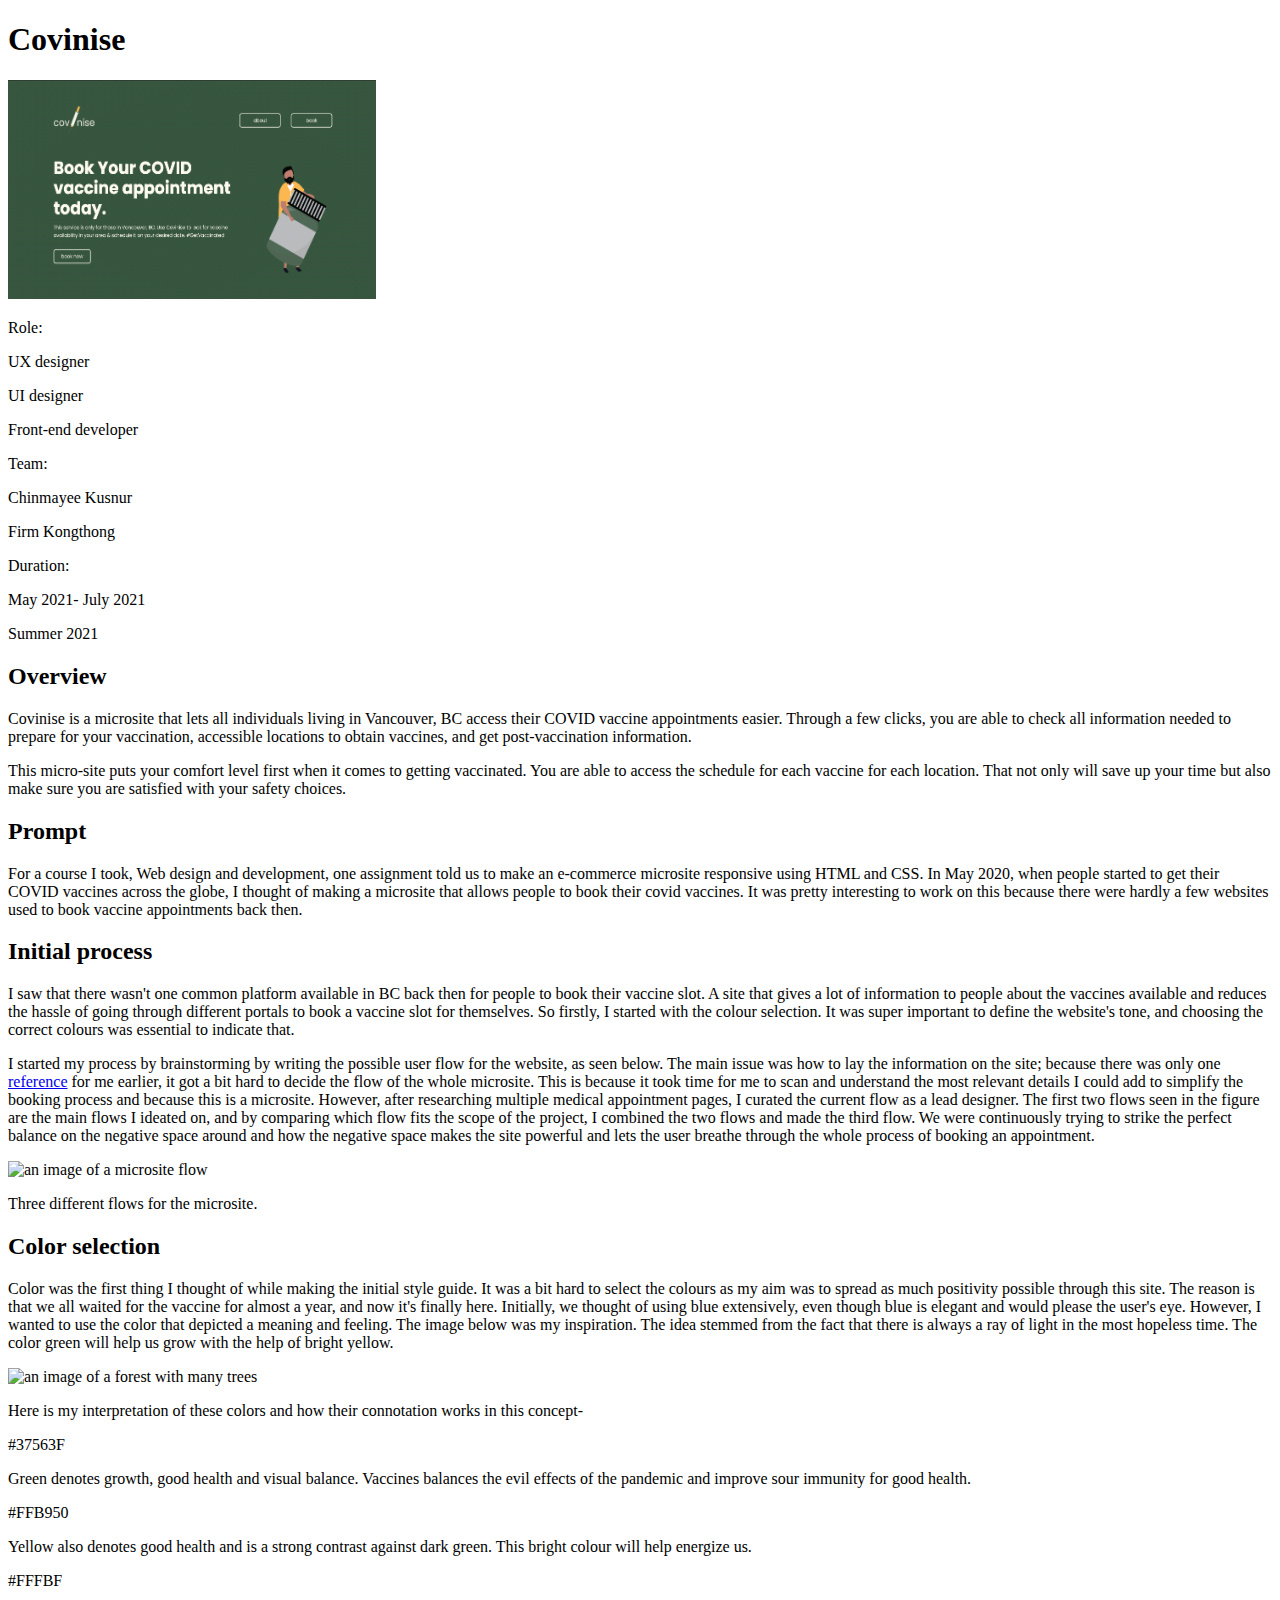
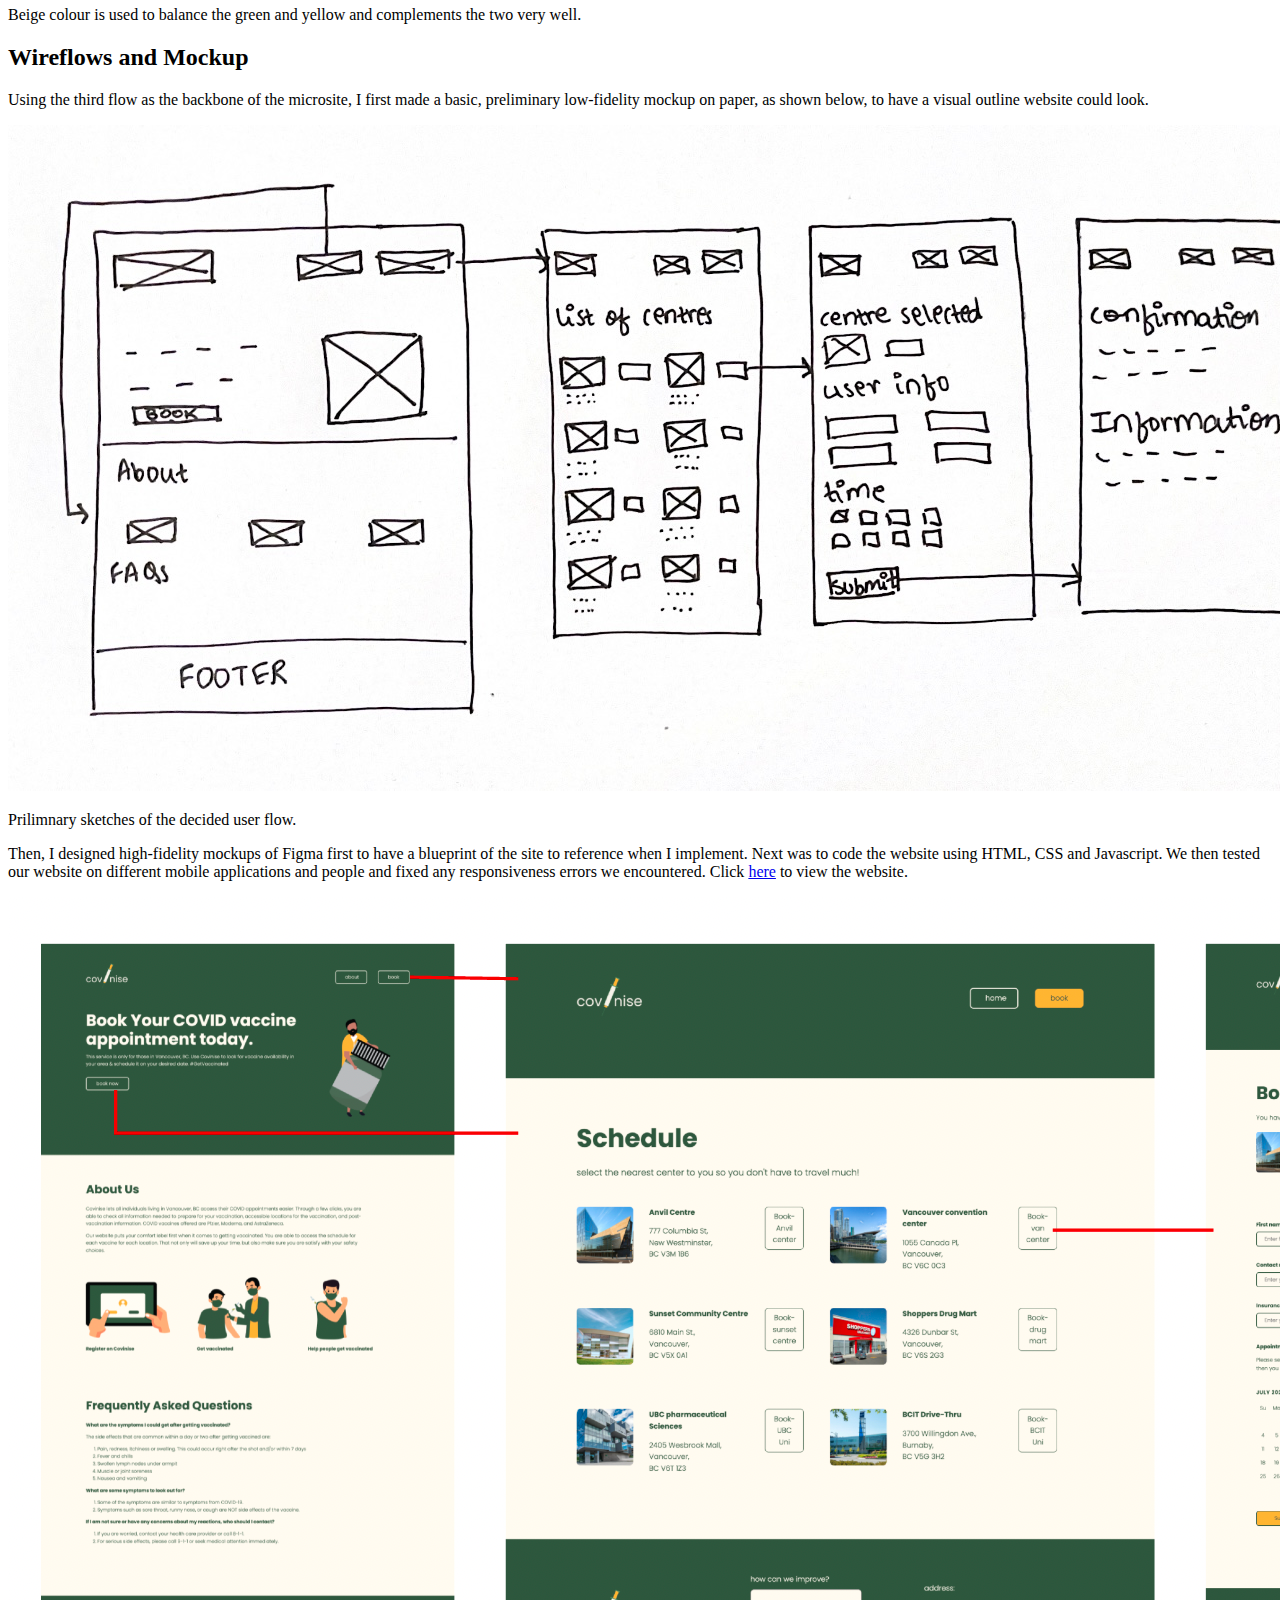
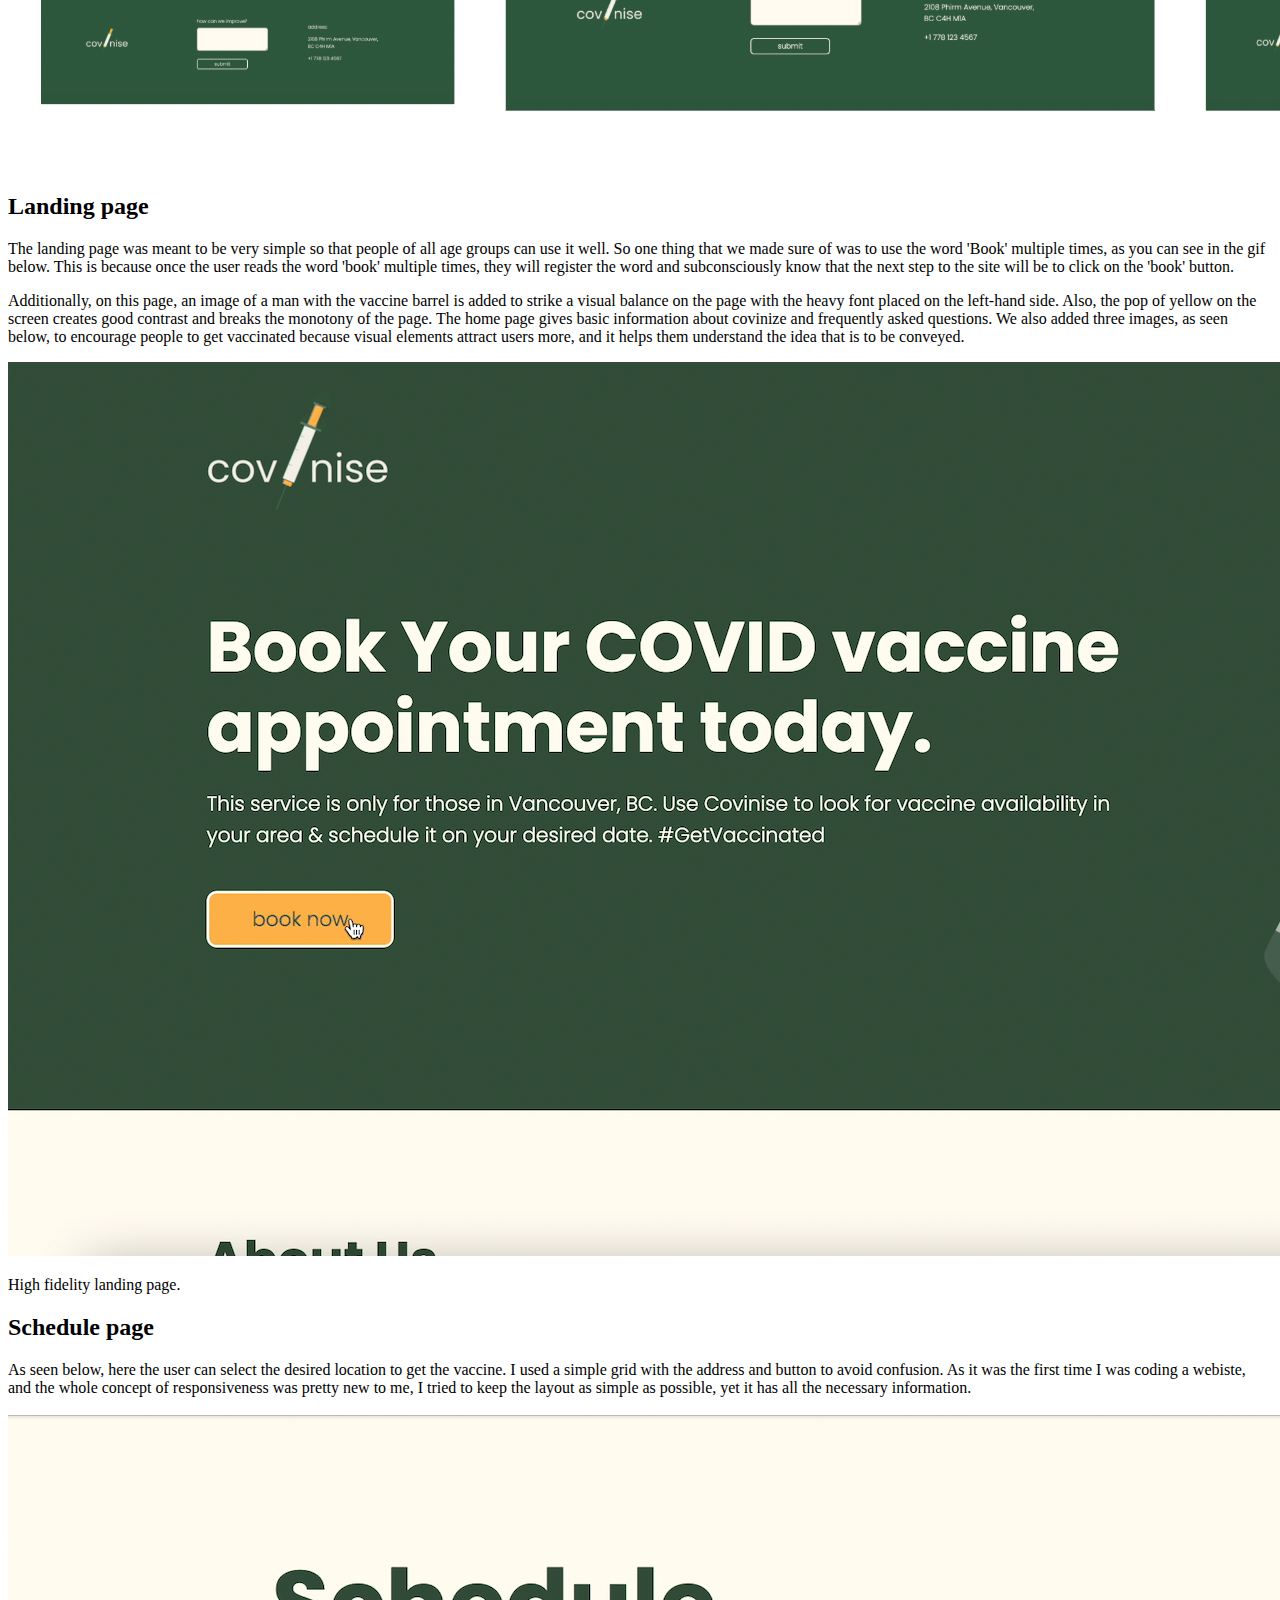
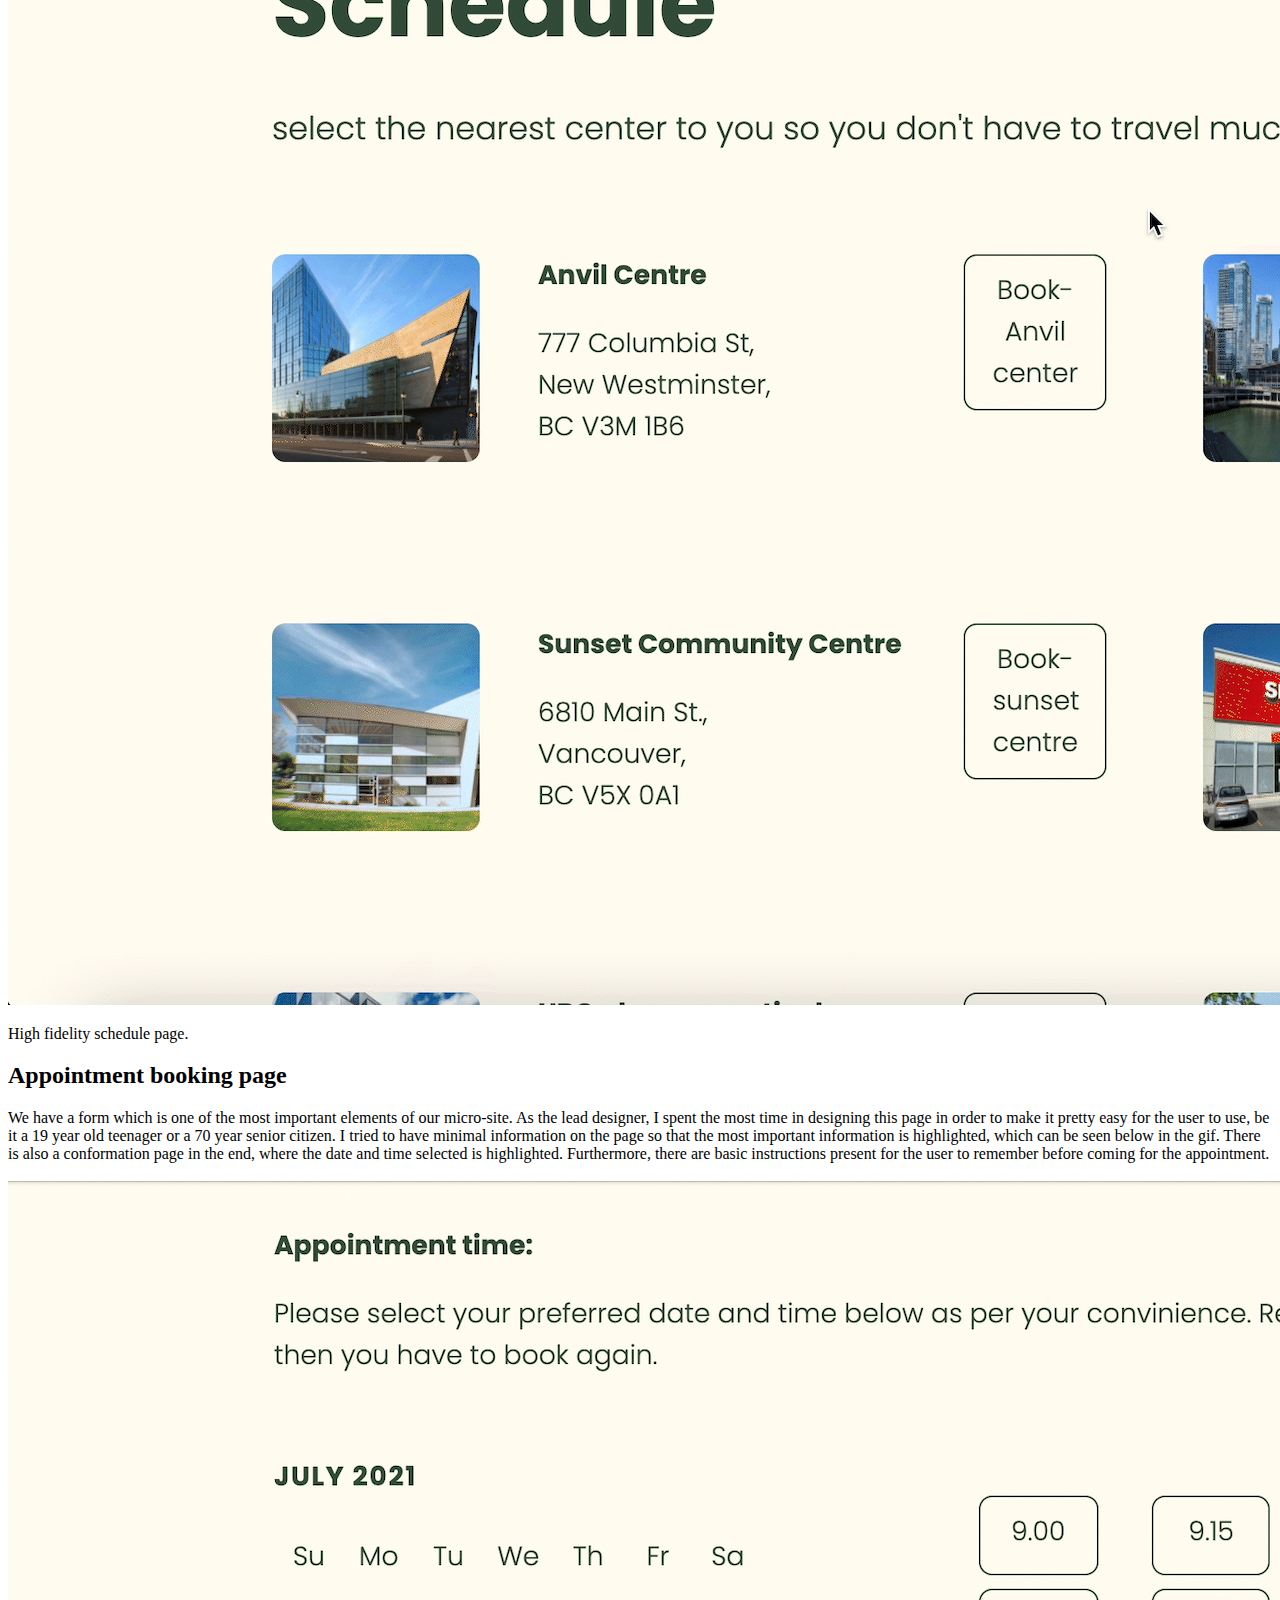
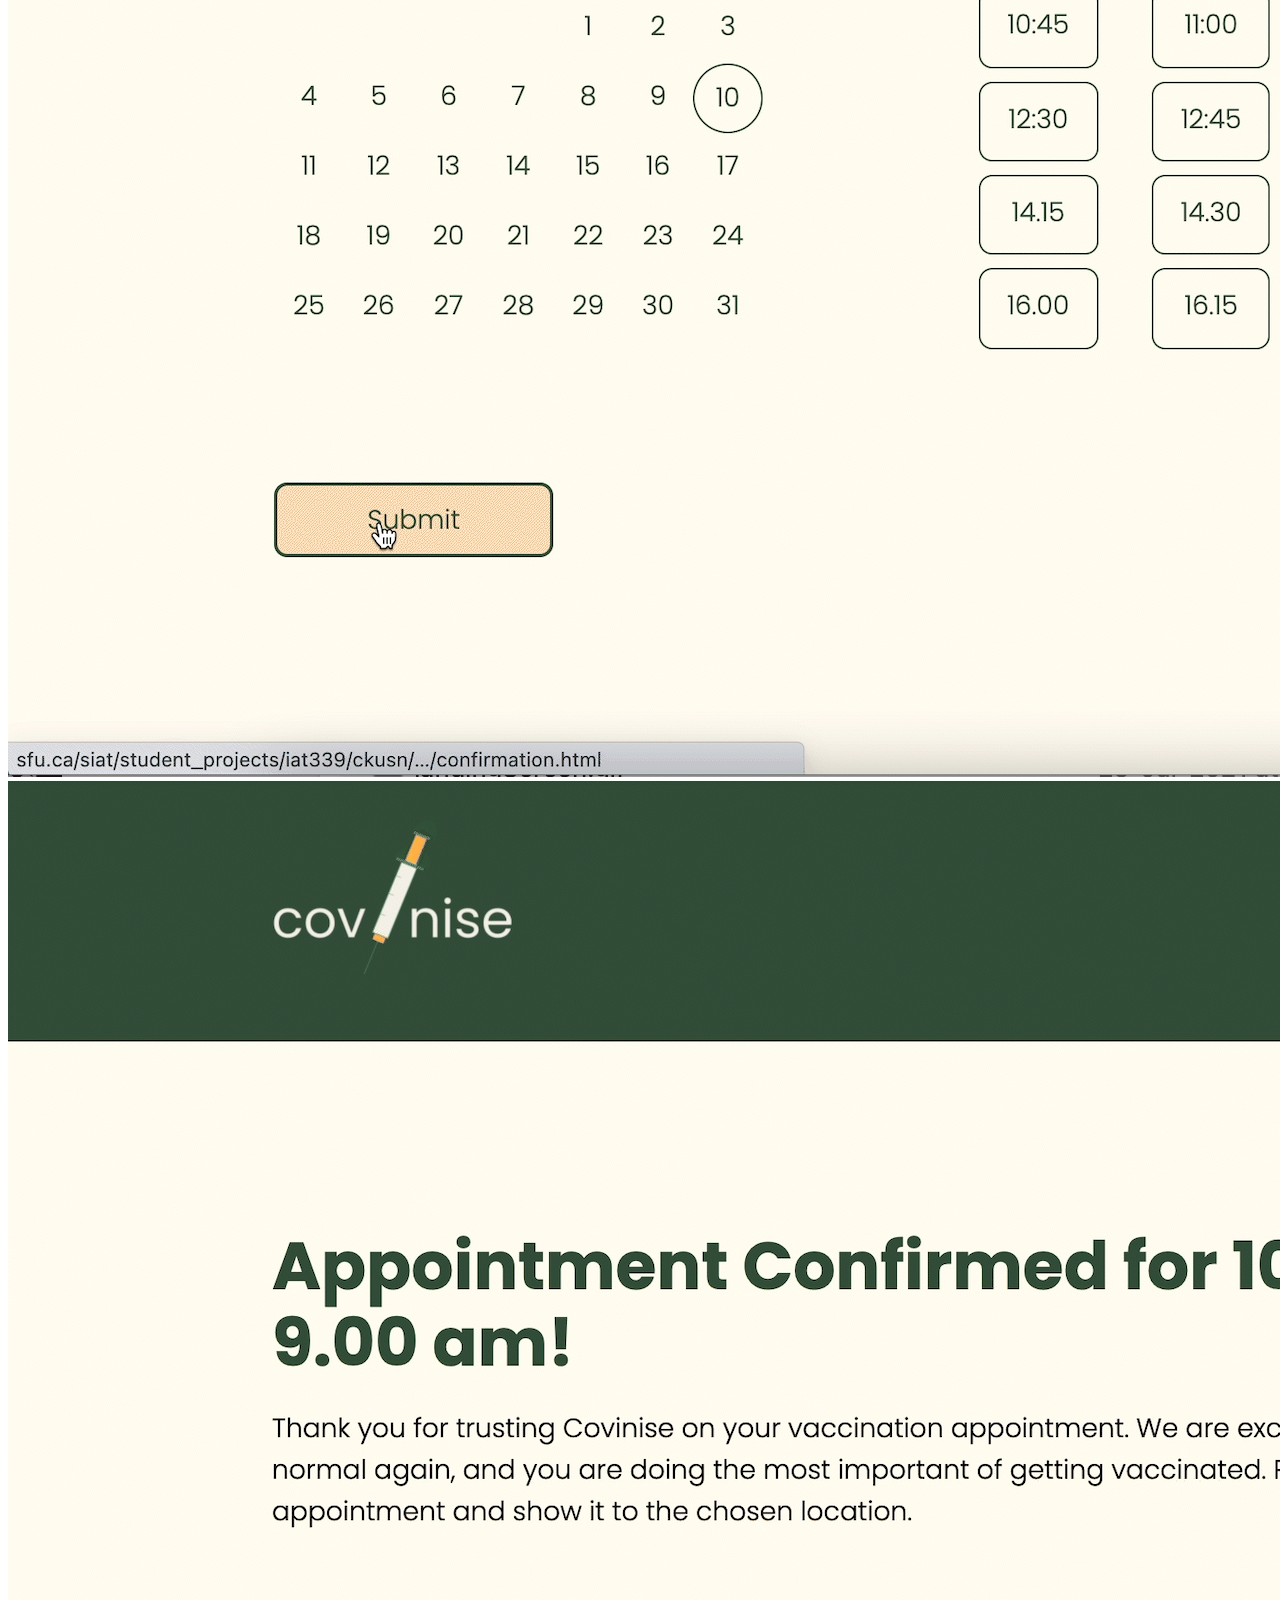
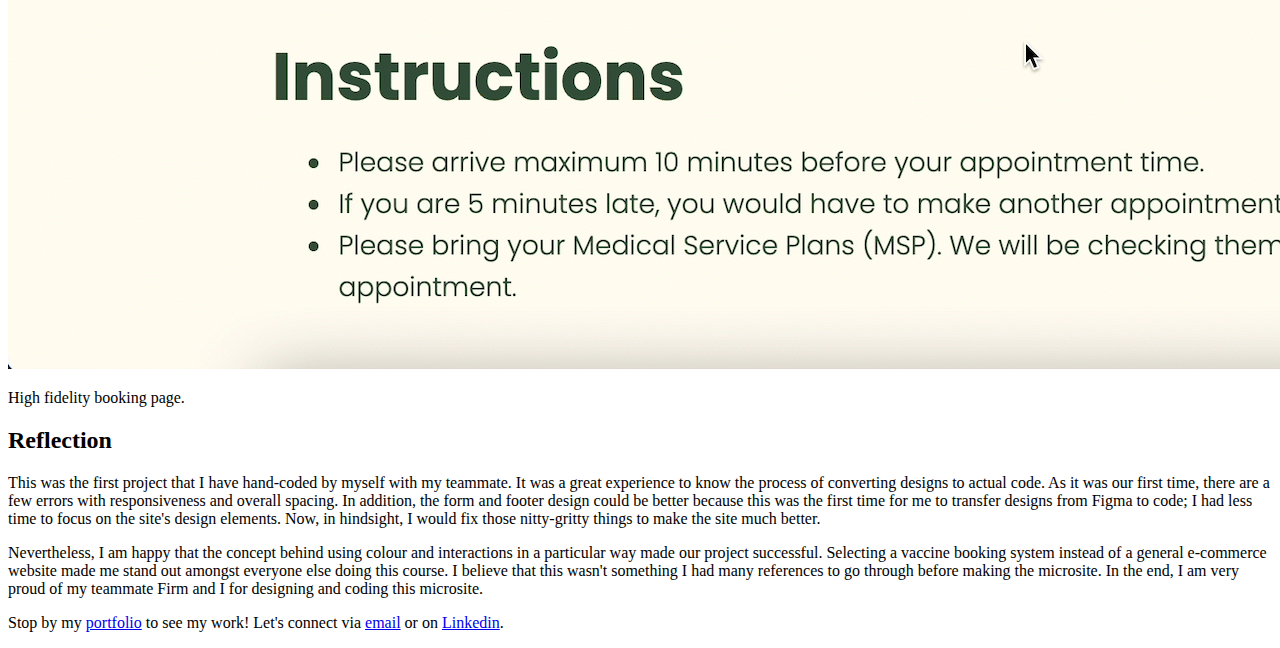
==== index.html @ fc2889e1 "Update index.html" ====
<!DOCTYPE html>

<!-- IAT 339- Web design and development 
     D101 
     Project 3- Portfolio
     Chinmayee Kusnur 
    -->

     
<html lang="en">

  <head>

    <meta charset="utf-8">
    <meta name="viewport" content="width=device-width, initial-scale=1">
    <title>Covinise</title>
    <link rel="icon" type="image/png" href="/img/favicon.png">

    <!-- Linking stylesheets -->

    <link rel="stylesheet" href="css/normalize.css">
		<link rel="stylesheet" href="css/main.css"> 
    <link rel="stylesheet" href="css/grids.css"> 
    <!-- Linking google fonts -->
    <link rel="preconnect" href="https://fonts.googleapis.com"> 
    <link rel="preconnect" href="https://fonts.gstatic.com" crossorigin> 
    <link href="https://fonts.googleapis.com/css2?family=Heebo:wght@100;400;700&display=swap" rel="stylesheet">
  </head>

  <body>

    <section class="main-background">
      <section id="intro-covinize">
        <h1 class="heading">Covinise</h1>
        
	<img class="co-sc main-img" src="img/covinize-page.png" alt="covinize desktop image" height="219" width="368"> 
	      
        <div class="grid three-column">
          <div class="role">
            <p><span class="bold">Role:</span></p> 
            <p>UX designer</p>
            <p>UI designer</p>
            <p>Front-end developer</p>
          </div>

          <div class="team">
            <p><span class="bold">Team:</span></p> 
            <p>Chinmayee Kusnur</p> 
            <p>Firm Kongthong</p>
          </div>

          <div class="duration">
            <p><span class="bold">Duration:</span></p> 
            <p>May 2021- July 2021</p>
            <p>Summer 2021</p>
          </div>
          
        </div>
      </section>

      <section class="landing-page-description">
        <h2 class="sub-heading">Overview</h2>

        <p class="main">Covinise is a microsite that lets all individuals living in Vancouver, BC access their COVID vaccine appointments easier. 
		Through a few clicks, you are able to check all information needed to prepare for your vaccination, accessible locations to obtain 
		vaccines, and get post-vaccination information.</p>

        <p class="main-1">This micro-site puts your comfort level first when it comes to getting vaccinated. You are able to access the schedule for 
		each vaccine for each location. That not only will save up your time but also make sure you are satisfied with your safety choices.</p>

        

        <h2 class="sub-heading">Prompt</h2>

        <p class="color-description desc">
          For a course I took, Web design and development, one assignment told us to make an e-commerce microsite responsive using HTML and CSS. In May 2020, 
		when people started to get their COVID vaccines across the globe, I thought of making a microsite that allows people to book their covid 
		vaccines. It was pretty interesting to work on this because there were hardly a few websites used to book vaccine appointments back then.
        </p>
      </section>

      <section class="landing-page-description">
        <h2 class="sub-heading">Initial process</h2>

        <p class="main">
          I saw that there wasn't one common platform 
          available in BC back then for people to book their vaccine slot. A site that 
          gives a lot of information to people about the vaccines available and reduces 
          the hassle of going through different portals to book a vaccine slot for 
          themselves. So firstly, I started with the colour selection. It was super 
          important to define the website's tone, and choosing the correct colours was 
          essential to indicate that. 
        </p>
        
        <p class="main-1">
          I started my process by brainstorming by writing the possible user flow for the website, as seen below. 
	  The main issue was how to lay the information on the site; because there was 
          only one <a class="link" href="https://www.vaccines.gov/">reference</a> for 
          me earlier, it got a bit hard to decide the flow of the whole microsite. 
          This is because it took time for me to scan and understand the most relevant 
          details I could add to simplify the booking process and because this is a 
          microsite. However, after researching multiple medical appointment pages, I 
          curated the current flow as a lead designer. The first two flows seen in the 
	  figure are the main flows I ideated on, and by comparing which flow fits 
	  the scope of the project, I combined the two flows and made the third flow.
	  We were continuously trying to strike the perfect balance on the negative 
	  space around and how the negative space makes the site powerful and lets 
	  the user breathe through the whole process of booking an appointment.  
        </p>
	      
	<img id="main-img" src="img/flow.jpg" alt="an image of a microsite flow"> 
	<p class="caption">Three different flows for the microsite.</p>
	      
      </section>

      <section class="color-grid">
        <h2 class="sub-heading">Color selection</h2>
        <p class="color-description desc">
          Color was the first thing I thought of while making the initial style guide. 
          It was a bit hard to select the colours as my aim was to spread as much 
          positivity possible through this site. The reason is that we all waited 
          for the vaccine for almost a year, and now it's finally here. Initially, 
          we thought of using blue extensively, even though blue is elegant and would 
          please the user's eye. However, I wanted to use the color that depicted a 
          meaning and feeling. The image below was my inspiration. The idea stemmed 
          from the fact that there is always a ray of light in the most hopeless time. 
          The color green will help us grow with the help of bright yellow. 
        </p>

        <img id="tree-img" src="img/tree-1.png" alt="an image of a forest with many trees">
        
        <p class="main">
          Here is my interpretation of these colors and how their connotation works in 
          this concept- 
        </p>
        
        <div class="grid three-column">
          <div>
            <div class="color">
              <p id="green">#37563F</p>
            </div>
            
            <div>
              <p class="color-description">Green denotes growth, good health and visual balance. Vaccines balances the evil effects of the pandemic
                and improve sour immunity for good health. 
              </p>
            </div>
          </div>
          
          <div>
            <div class="color">
              <p id="yellow">#FFB950</p>
            </div>
            
            <div>
              <p class="color-description desc">
                Yellow also denotes good health and is a strong contrast against dark green. This bright 
                colour will help energize us. 
              </p>
            </div>
          </div>
          
          <div>
            <div class="color">
              <p id="beige">#FFFBF</p>
            </div>
            
            <div>
              <p class="color-description">Beige colour is used to balance the green and yellow and complements the two very well.</p>
            </div>
          </div>
          
        </div>
      </section>
	    
	    
     <section class="landing-page-description">
        <h2 class="sub-heading">Wireflows and Mockup</h2>
        <p class="main">
          Using the third flow as the backbone of the microsite, I first made a basic, preliminary low-fidelity mockup on paper, 
		as shown below, to have a visual outline website could look. 
        </p> 
	     
	<img class="co-sc" src="img/wireframes.jpg" alt="gif of the landing page- desktop">
	<p class="caption">Prilimnary sketches of the decided user flow. </p>

        <p class="main-1">
          Then, I designed high-fidelity mockups of Figma first to have a blueprint of the site to reference when I implement. 
		Next was to code the website using HTML, CSS and Javascript. We then tested our website on different mobile 
		applications and people and fixed any responsiveness errors we encountered. Click 
		<a class="link" href="https://www.sfu.ca/siat/student_projects/iat339/ckusn/Covinize-Firm-Chinmayee/covinize-company/#aboutus">here</a> to view the website. 
        </p>

        <img class="co-sc" src="img/mockup.png" alt="gif of the landing page- desktop">
      </section>
      
      
      <section class="landing-page-description">
        <h2 class="sub-heading">Landing page</h2>
        <p class="main">
          The landing page was meant to be very simple so that people of all age groups 
          can use it well. So one thing that we made sure of was to use the word 'Book' 
          multiple times, as you can see in the gif below. This is because once the user 
          reads the word 'book' multiple times, they will register the word and subconsciously 
          know that the next step to the site will be to click on the 'book' button. 
        </p> 

        <p class="main-1">
          Additionally, on this page, an image of a man with the vaccine barrel is added to 
          strike a visual balance on the page with the heavy font placed on the left-hand 
          side. Also, the pop of yellow on the screen creates good contrast and breaks the 
          monotony of the page. The home page gives basic information about covinize and 
          frequently asked questions. We also added three images, as seen below, to encourage 
          people to get vaccinated because visual elements attract users more, and it helps 
          them understand the idea that is to be conveyed.
        </p>

        <img class="co-sc" src="img/landingScreen.png" alt="gif of the landing page- desktop">
	<p class="caption">High fidelity landing page.</p>
	      
      </section>

      <section class="landing-page-description">
        <h2 class="sub-heading">Schedule page</h2>
        <p class="color-description desc">
          As seen below, here the user can select the desired location to get the vaccine.  
          I used a simple grid with the address and button to avoid confusion. As it was the 
          first time I was coding a webiste, and the whole concept of responsiveness 
          was pretty new to me, I tried to keep the layout as simple as possible, yet it has
          all the necessary information. 
        </p>

        <img class="co-sc" src="img/schedule.png" alt="gif of the schedule page- desktop">
	      <p class="caption">High fidelity schedule page.</p>
      </section>

      <section class="landing-page-description">
        <h2 class="sub-heading">Appointment booking page</h2>
        <p class="color-description desc">
          We have a form which is one of the most important elements of our micro-site. 
          As the lead designer, I spent the most time in designing this page in order to make  
          it pretty easy for the user to use, be it a 19 year old teenager or a 70 year senior 
          citizen. I tried to have minimal information on the page so that the most important 
          information is highlighted, which can be seen below in the gif. There is also a 
          conformation page in the end, where the date and time selected is highlighted. 
          Furthermore, there are basic instructions present for the user to remember before 
          coming for the appointment. 
        </p>

        <img class="co-sc" src="img/final.png" alt="gif of the final booking page- desktop">
        <img class="co-sc" src="img/final_1.png" alt="gif of the final booking page- desktop">
	      <p class="caption">High fidelity booking page.</p>
      </section>

      <section class="landing-page-description">
        <h2 class="sub-heading">Reflection</h2>
        <p class="color-description">
          This was the first project that I have hand-coded by myself with my teammate. 
          It was a great experience to know the process of converting designs  
          to actual code. As it was our first time, there are a few errors with 
          responsiveness and overall spacing. In addition, the form and footer design could be better 
          because this was the first time for me to transfer designs from Figma to code; 
          I had less time to focus on the site's design elements. Now, in hindsight, I 
          would fix those nitty-gritty things to make the site much better.
        </p>

        <p class="main-1">
          Nevertheless, I am happy that the concept behind using colour and interactions 
          in a particular way made our project successful. Selecting a vaccine booking 
          system instead of a general e-commerce website made me stand out amongst everyone 
          else doing this course. I believe that this wasn't something I had many references 
          to go through before making the microsite. In the end, I am very proud of my 
          teammate Firm and I for designing and coding this microsite. 
        </p>
      </section>

    </section>

    <footer>
	<p class="footer-desc footer-margin">Stop by my <a class="link" href="http://www.chinmayee-kusnur.com">portfolio</a> to see my work! Let's connect via <a class="link" href="mailto:ckusnur@sfu.ca">email</a> or on 
	<a class="link" href="https://www.linkedin.com/in/chinmayee-kusnur-03a2261b5">Linkedin</a>.</p>
    </footer>

  </body>
</html>
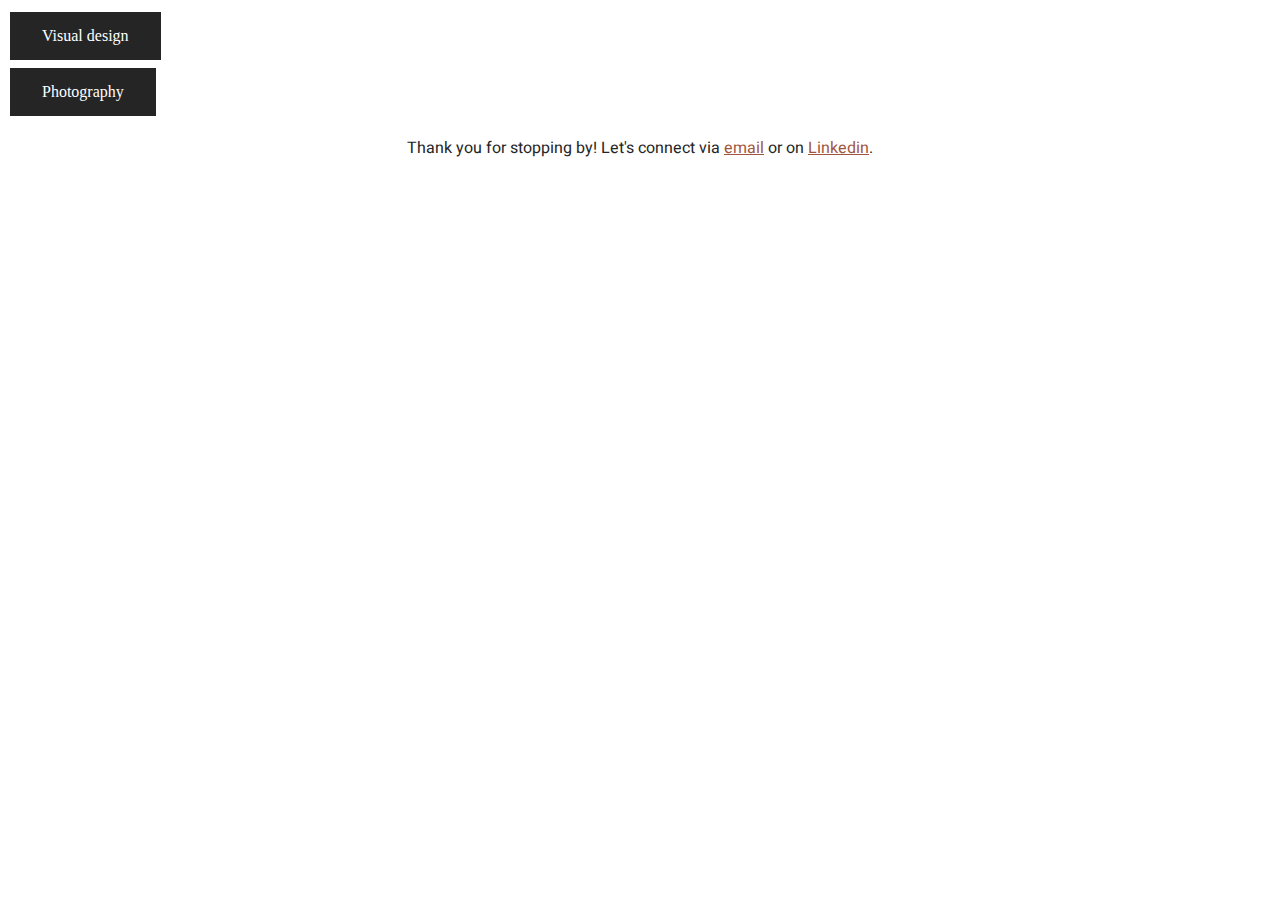
==== commit b1e26165: "Update index.html" ====
--- a/index.html
+++ b/index.html
@@ -13,13 +13,13 @@
 
     <meta charset="utf-8">
     <meta name="viewport" content="width=device-width, initial-scale=1">
-    <title>Covinise</title>
+    <title>About</title>
     <link rel="icon" type="image/png" href="/img/favicon.png">
 
     <!-- Linking stylesheets -->
 
     <link rel="stylesheet" href="css/normalize.css">
-		<link rel="stylesheet" href="css/main.css"> 
+	  <link rel="stylesheet" href="css/main.css"> 
     <link rel="stylesheet" href="css/grids.css"> 
     <!-- Linking google fonts -->
     <link rel="preconnect" href="https://fonts.googleapis.com"> 
@@ -29,255 +29,27 @@
 
   <body>
 
+    
+
     <section class="main-background">
-      <section id="intro-covinize">
-        <h1 class="heading">Covinise</h1>
+      <div id="intro-covinize">
+       
+          <div>
+            <a href="#" class="button">Visual design</a>
+          </div>
         
-	<img class="co-sc main-img" src="img/covinize-page.png" alt="covinize desktop image" height="219" width="368"> 
-	      
-        <div class="grid three-column">
-          <div class="role">
-            <p><span class="bold">Role:</span></p> 
-            <p>UX designer</p>
-            <p>UI designer</p>
-            <p>Front-end developer</p>
+          <div>
+            <a href="#" class="button">Photography</a>
           </div>
-
-          <div class="team">
-            <p><span class="bold">Team:</span></p> 
-            <p>Chinmayee Kusnur</p> 
-            <p>Firm Kongthong</p>
-          </div>
-
-          <div class="duration">
-            <p><span class="bold">Duration:</span></p> 
-            <p>May 2021- July 2021</p>
-            <p>Summer 2021</p>
-          </div>
-          
-        </div>
-      </section>
-
-      <section class="landing-page-description">
-        <h2 class="sub-heading">Overview</h2>
-
-        <p class="main">Covinise is a microsite that lets all individuals living in Vancouver, BC access their COVID vaccine appointments easier. 
-		Through a few clicks, you are able to check all information needed to prepare for your vaccination, accessible locations to obtain 
-		vaccines, and get post-vaccination information.</p>
-
-        <p class="main-1">This micro-site puts your comfort level first when it comes to getting vaccinated. You are able to access the schedule for 
-		each vaccine for each location. That not only will save up your time but also make sure you are satisfied with your safety choices.</p>
-
         
-
-        <h2 class="sub-heading">Prompt</h2>
-
-        <p class="color-description desc">
-          For a course I took, Web design and development, one assignment told us to make an e-commerce microsite responsive using HTML and CSS. In May 2020, 
-		when people started to get their COVID vaccines across the globe, I thought of making a microsite that allows people to book their covid 
-		vaccines. It was pretty interesting to work on this because there were hardly a few websites used to book vaccine appointments back then.
-        </p>
-      </section>
-
-      <section class="landing-page-description">
-        <h2 class="sub-heading">Initial process</h2>
-
-        <p class="main">
-          I saw that there wasn't one common platform 
-          available in BC back then for people to book their vaccine slot. A site that 
-          gives a lot of information to people about the vaccines available and reduces 
-          the hassle of going through different portals to book a vaccine slot for 
-          themselves. So firstly, I started with the colour selection. It was super 
-          important to define the website's tone, and choosing the correct colours was 
-          essential to indicate that. 
-        </p>
-        
-        <p class="main-1">
-          I started my process by brainstorming by writing the possible user flow for the website, as seen below. 
-	  The main issue was how to lay the information on the site; because there was 
-          only one <a class="link" href="https://www.vaccines.gov/">reference</a> for 
-          me earlier, it got a bit hard to decide the flow of the whole microsite. 
-          This is because it took time for me to scan and understand the most relevant 
-          details I could add to simplify the booking process and because this is a 
-          microsite. However, after researching multiple medical appointment pages, I 
-          curated the current flow as a lead designer. The first two flows seen in the 
-	  figure are the main flows I ideated on, and by comparing which flow fits 
-	  the scope of the project, I combined the two flows and made the third flow.
-	  We were continuously trying to strike the perfect balance on the negative 
-	  space around and how the negative space makes the site powerful and lets 
-	  the user breathe through the whole process of booking an appointment.  
-        </p>
-	      
-	<img id="main-img" src="img/flow.jpg" alt="an image of a microsite flow"> 
-	<p class="caption">Three different flows for the microsite.</p>
-	      
-      </section>
-
-      <section class="color-grid">
-        <h2 class="sub-heading">Color selection</h2>
-        <p class="color-description desc">
-          Color was the first thing I thought of while making the initial style guide. 
-          It was a bit hard to select the colours as my aim was to spread as much 
-          positivity possible through this site. The reason is that we all waited 
-          for the vaccine for almost a year, and now it's finally here. Initially, 
-          we thought of using blue extensively, even though blue is elegant and would 
-          please the user's eye. However, I wanted to use the color that depicted a 
-          meaning and feeling. The image below was my inspiration. The idea stemmed 
-          from the fact that there is always a ray of light in the most hopeless time. 
-          The color green will help us grow with the help of bright yellow. 
-        </p>
-
-        <img id="tree-img" src="img/tree-1.png" alt="an image of a forest with many trees">
-        
-        <p class="main">
-          Here is my interpretation of these colors and how their connotation works in 
-          this concept- 
-        </p>
-        
-        <div class="grid three-column">
-          <div>
-            <div class="color">
-              <p id="green">#37563F</p>
-            </div>
-            
-            <div>
-              <p class="color-description">Green denotes growth, good health and visual balance. Vaccines balances the evil effects of the pandemic
-                and improve sour immunity for good health. 
-              </p>
-            </div>
-          </div>
-          
-          <div>
-            <div class="color">
-              <p id="yellow">#FFB950</p>
-            </div>
-            
-            <div>
-              <p class="color-description desc">
-                Yellow also denotes good health and is a strong contrast against dark green. This bright 
-                colour will help energize us. 
-              </p>
-            </div>
-          </div>
-          
-          <div>
-            <div class="color">
-              <p id="beige">#FFFBF</p>
-            </div>
-            
-            <div>
-              <p class="color-description">Beige colour is used to balance the green and yellow and complements the two very well.</p>
-            </div>
-          </div>
-          
-        </div>
-      </section>
-	    
-	    
-     <section class="landing-page-description">
-        <h2 class="sub-heading">Wireflows and Mockup</h2>
-        <p class="main">
-          Using the third flow as the backbone of the microsite, I first made a basic, preliminary low-fidelity mockup on paper, 
-		as shown below, to have a visual outline website could look. 
-        </p> 
-	     
-	<img class="co-sc" src="img/wireframes.jpg" alt="gif of the landing page- desktop">
-	<p class="caption">Prilimnary sketches of the decided user flow. </p>
-
-        <p class="main-1">
-          Then, I designed high-fidelity mockups of Figma first to have a blueprint of the site to reference when I implement. 
-		Next was to code the website using HTML, CSS and Javascript. We then tested our website on different mobile 
-		applications and people and fixed any responsiveness errors we encountered. Click 
-		<a class="link" href="https://www.sfu.ca/siat/student_projects/iat339/ckusn/Covinize-Firm-Chinmayee/covinize-company/#aboutus">here</a> to view the website. 
-        </p>
-
-        <img class="co-sc" src="img/mockup.png" alt="gif of the landing page- desktop">
-      </section>
+    
       
-      
-      <section class="landing-page-description">
-        <h2 class="sub-heading">Landing page</h2>
-        <p class="main">
-          The landing page was meant to be very simple so that people of all age groups 
-          can use it well. So one thing that we made sure of was to use the word 'Book' 
-          multiple times, as you can see in the gif below. This is because once the user 
-          reads the word 'book' multiple times, they will register the word and subconsciously 
-          know that the next step to the site will be to click on the 'book' button. 
-        </p> 
-
-        <p class="main-1">
-          Additionally, on this page, an image of a man with the vaccine barrel is added to 
-          strike a visual balance on the page with the heavy font placed on the left-hand 
-          side. Also, the pop of yellow on the screen creates good contrast and breaks the 
-          monotony of the page. The home page gives basic information about covinize and 
-          frequently asked questions. We also added three images, as seen below, to encourage 
-          people to get vaccinated because visual elements attract users more, and it helps 
-          them understand the idea that is to be conveyed.
-        </p>
-
-        <img class="co-sc" src="img/landingScreen.png" alt="gif of the landing page- desktop">
-	<p class="caption">High fidelity landing page.</p>
-	      
-      </section>
-
-      <section class="landing-page-description">
-        <h2 class="sub-heading">Schedule page</h2>
-        <p class="color-description desc">
-          As seen below, here the user can select the desired location to get the vaccine.  
-          I used a simple grid with the address and button to avoid confusion. As it was the 
-          first time I was coding a webiste, and the whole concept of responsiveness 
-          was pretty new to me, I tried to keep the layout as simple as possible, yet it has
-          all the necessary information. 
-        </p>
-
-        <img class="co-sc" src="img/schedule.png" alt="gif of the schedule page- desktop">
-	      <p class="caption">High fidelity schedule page.</p>
-      </section>
-
-      <section class="landing-page-description">
-        <h2 class="sub-heading">Appointment booking page</h2>
-        <p class="color-description desc">
-          We have a form which is one of the most important elements of our micro-site. 
-          As the lead designer, I spent the most time in designing this page in order to make  
-          it pretty easy for the user to use, be it a 19 year old teenager or a 70 year senior 
-          citizen. I tried to have minimal information on the page so that the most important 
-          information is highlighted, which can be seen below in the gif. There is also a 
-          conformation page in the end, where the date and time selected is highlighted. 
-          Furthermore, there are basic instructions present for the user to remember before 
-          coming for the appointment. 
-        </p>
-
-        <img class="co-sc" src="img/final.png" alt="gif of the final booking page- desktop">
-        <img class="co-sc" src="img/final_1.png" alt="gif of the final booking page- desktop">
-	      <p class="caption">High fidelity booking page.</p>
-      </section>
-
-      <section class="landing-page-description">
-        <h2 class="sub-heading">Reflection</h2>
-        <p class="color-description">
-          This was the first project that I have hand-coded by myself with my teammate. 
-          It was a great experience to know the process of converting designs  
-          to actual code. As it was our first time, there are a few errors with 
-          responsiveness and overall spacing. In addition, the form and footer design could be better 
-          because this was the first time for me to transfer designs from Figma to code; 
-          I had less time to focus on the site's design elements. Now, in hindsight, I 
-          would fix those nitty-gritty things to make the site much better.
-        </p>
-
-        <p class="main-1">
-          Nevertheless, I am happy that the concept behind using colour and interactions 
-          in a particular way made our project successful. Selecting a vaccine booking 
-          system instead of a general e-commerce website made me stand out amongst everyone 
-          else doing this course. I believe that this wasn't something I had many references 
-          to go through before making the microsite. In the end, I am very proud of my 
-          teammate Firm and I for designing and coding this microsite. 
-        </p>
-      </section>
+      </div>
 
     </section>
-
+    
     <footer>
-	<p class="footer-desc footer-margin">Stop by my <a class="link" href="http://www.chinmayee-kusnur.com">portfolio</a> to see my work! Let's connect via <a class="link" href="mailto:ckusnur@sfu.ca">email</a> or on 
+	<p class="footer-desc footer-margin">Thank you for stopping by! Let's connect via <a class="link" href="mailto:ckusnur@sfu.ca">email</a> or on 
 	<a class="link" href="https://www.linkedin.com/in/chinmayee-kusnur-03a2261b5">Linkedin</a>.</p>
     </footer>
 
--- a/css/main.css
+++ b/css/main.css
@@ -0,0 +1,232 @@
+h1{
+    font-family: 'Heebo', sans-serif;
+    font-weight: 700;
+    color: #252526;
+}
+
+h2{
+    font-family: 'Heebo', sans-serif;
+    font-weight: 700;
+    color: #252526;
+}
+
+.button {
+  background-color: #252526;
+  border: none;
+  color: white;
+  padding: 15px 32px;
+  text-align: center;
+  text-decoration: none;
+  display: inline-block;
+  font-size: 16px;
+  margin: 4px 2px;
+  cursor: pointer;
+}
+
+#ux{
+    color: #9F5640;
+}
+
+.orange-box{
+    display: block;
+}
+
+.orange-box:active, .orange-box:hover, .orange-box:focus{
+    background-color: #252526;
+}
+
+#footer-background{
+    background-color: #9F5640;
+    padding:4rem;
+    
+}
+
+#footer-email{
+    color: white;
+}
+
+#navbar{
+    background-color: #252526;
+    position: fixed;
+    width: 100%;
+    display: block;
+    
+    
+}
+
+#navbar_1{
+    background-color: #252526;
+    position: fixed;
+    width: 100%;
+    display: block;
+    top: 0px;
+}
+
+#navbar {
+    top: 0px;
+    transition: top 0.3s;
+}
+  
+#navbar a{
+    float: left;
+    display: block;
+    color: #f2f2f2;
+    text-align: center;
+    padding-top: 1.5rem;
+    padding-bottom: 1.5rem;
+    text-decoration: none;
+    font-size: 1.1rem;
+    font-family: 'Heebo', sans-serif;
+}
+
+#navbar_1 a{
+    float: left;
+    display: block;
+    color: #f2f2f2;
+    text-align: center;
+    padding-top: 1.5rem;
+    padding-bottom: 1.5rem;
+    text-decoration: none;
+    font-size: 1.1rem;
+    font-family: 'Heebo', sans-serif;
+}
+  
+#navbar a:active, #navbar a:hover, #navbar a:focus,
+#navbar_1 a:active, #navbar_1 a:hover, #navbar_1 a:focus,{
+    text-decoration: underline;
+    text-decoration-color: white;
+}
+
+#work-navbar, #work-navbar-index{
+    margin-right: 2rem;
+}
+
+.project-name{
+    color: #252526;
+    font-family: 'Heebo', sans-serif;
+    font-weight: 700;
+    margin-top: 2rem;
+    margin-bottom: 1rem;
+}
+
+.footer-desc{
+    color: #252526;
+    font-family: 'Heebo', sans-serif;
+    font-weight: 400;
+    margin-bottom: 2rem;
+    font-size: 1rem;
+    text-align: center;
+}
+
+.link{
+    color: #9F5640;
+    font-family: 'Heebo', sans-serif;
+    font-weight: 400;
+    margin-top: 1rem;
+    text-decoration: underline;
+}
+
+.c-link{
+    color: #252526;
+    text-decoration: none;
+}
+
+.project-name:active, .project-name:hover, .project-name:focus,
+.c-link:active, .c-link:hover, .c-link:focus{
+    text-decoration: underline;
+    text-decoration-color: #9F5640;
+    
+}
+
+.link:active, .link:hover, .link:focus{
+    text-decoration: none;
+    color: white;
+    background-color: #9F5640;
+}
+
+.project-info{
+    color: #AFAFAF;
+    font-family: 'Heebo', sans-serif;
+    font-weight: 400;
+    margin-top: -0.7rem;
+}
+
+.caption{
+    color: #252526;
+    font-family: 'Heebo', sans-serif;
+    font-weight: 400;
+    font-style: italic;
+}
+
+.project-desc{
+    color: #252526;
+    font-family: 'Heebo', sans-serif;
+    font-weight: 400;
+    margin-top: 1rem;
+    line-height: 1.6;
+}
+
+.role, .team, .duration{
+    font-family: 'Heebo', sans-serif;
+    font-weight: 400;
+    font-size: 1.2rem;
+}
+
+.main, .main-1{
+    font-family: 'Heebo', sans-serif;
+    font-weight: 400;
+    font-size: 1.2rem;
+    line-height:1.6;
+}
+
+.main-1{
+    margin-bottom: 4rem;
+}
+
+.co-sc{
+    width: 100%;
+}
+
+.bold{
+    font-weight: 700;
+}
+
+#green{
+    background-color: #37563F;
+    color: #FFB950;
+}
+
+#yellow{
+    background-color: #FFB950;
+    color: #37563F;
+}
+
+#beige{
+    background-color: #FFFBF1;
+    color: #37563F;
+}
+
+#green, #yellow, #beige{
+    font-family: 'Heebo', sans-serif;
+    font-weight: 400;
+    font-size: 1.1rem;
+    text-align: center;
+    border-radius: 0.5rem;
+}
+
+.color-description{
+    font-family: 'Heebo', sans-serif;
+    font-weight: 400;
+    font-size: 1.2rem;
+    line-height:1.6;
+    padding-top: 1rem; 
+    text-align: left;
+    border:none;
+}
+
+#tree-img{
+    width:100%;
+    border-radius: 0.5rem;
+} 
+
+
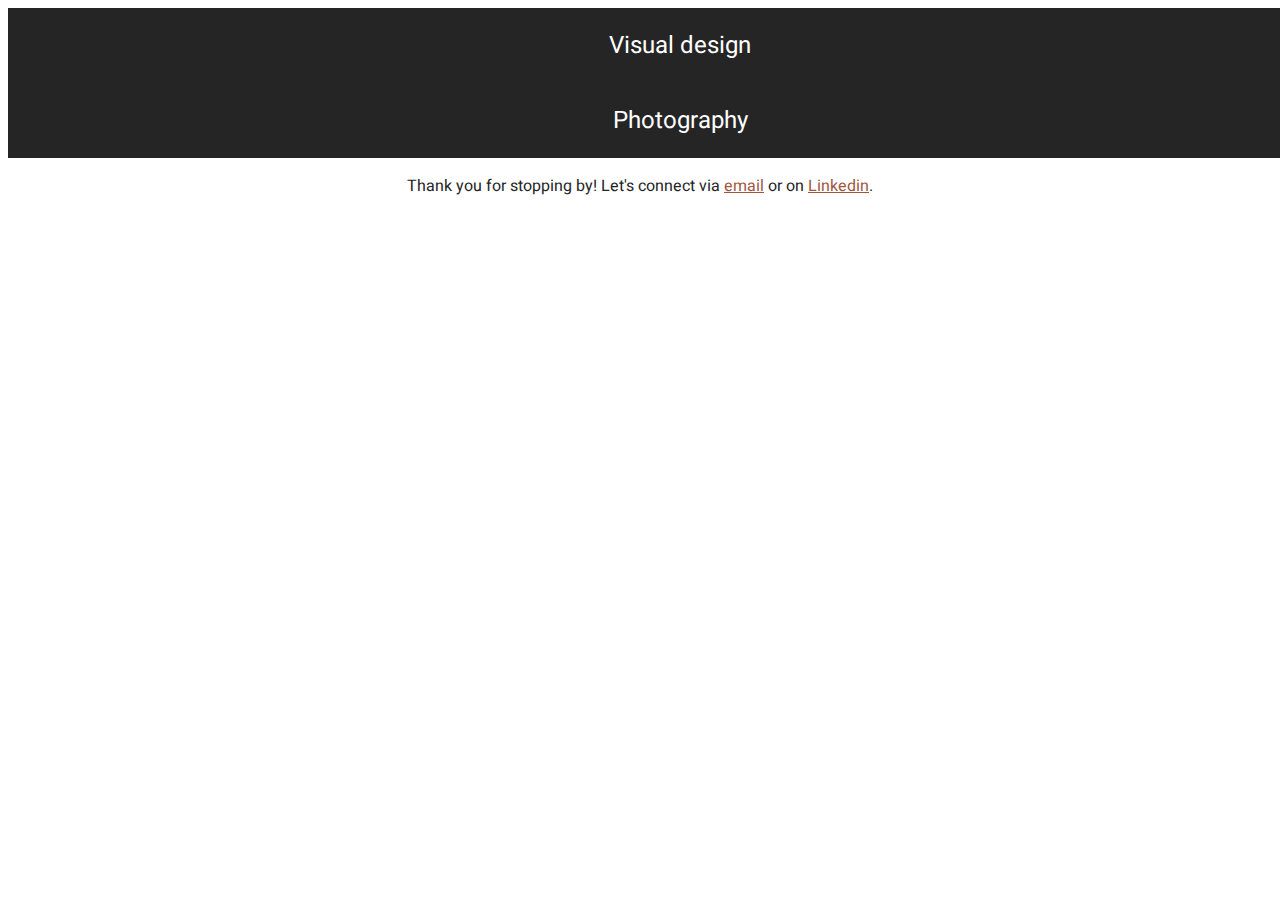
==== commit 23ee892f: "Update index.html" ====
--- a/index.html
+++ b/index.html
@@ -32,8 +32,8 @@
     
 
     <section class="main-background">
-      <div id="intro-covinize">
-       
+      <div id="intro-covinize" class="grid two-column">
+	      
           <div>
             <a href="#" class="button">Visual design</a>
           </div>
@@ -41,9 +41,7 @@
           <div>
             <a href="#" class="button">Photography</a>
           </div>
-        
-    
-      
+	      
       </div>
 
     </section>
--- a/css/main.css
+++ b/css/main.css
@@ -12,15 +12,17 @@
 
 .button {
   background-color: #252526;
+  display: block;
+  width: 100%;
   border: none;
   color: white;
-  padding: 15px 32px;
+  padding: 20px 40px;
+  font-size: 1.5rem;
+  cursor: pointer;
   text-align: center;
+  font-family: 'Heebo', sans-serif;
   text-decoration: none;
-  display: inline-block;
-  font-size: 16px;
-  margin: 4px 2px;
-  cursor: pointer;
+  margin-below: 2rem;
 }
 
 #ux{
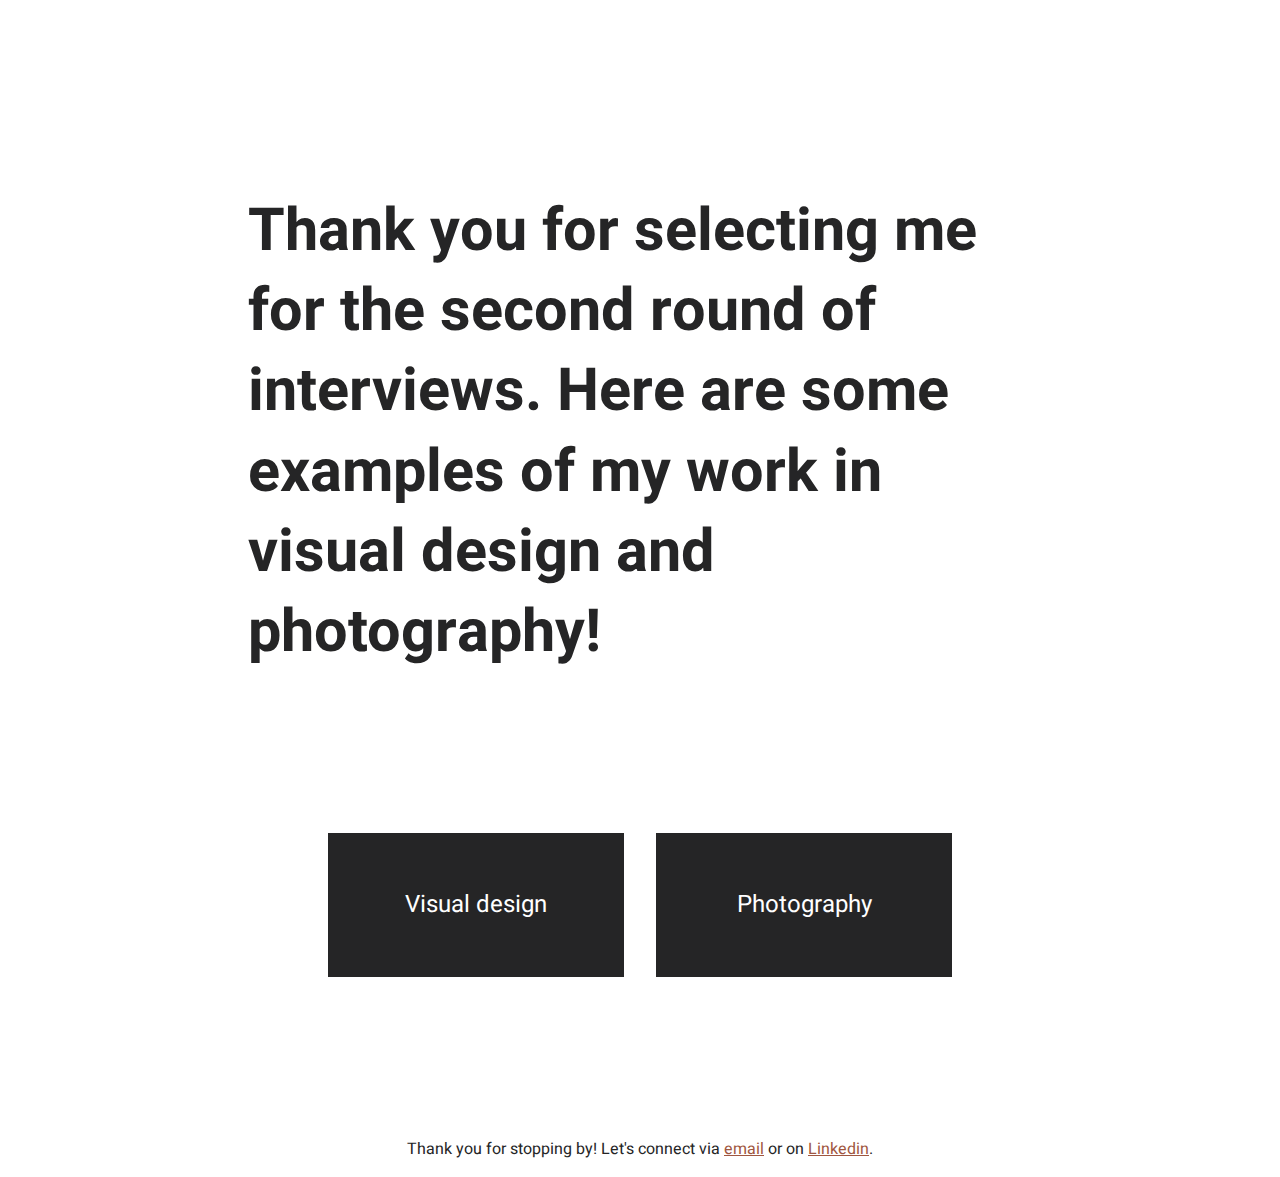
==== commit 7bba2929: "Update index.html" ====
--- a/index.html
+++ b/index.html
@@ -13,7 +13,7 @@
 
     <meta charset="utf-8">
     <meta name="viewport" content="width=device-width, initial-scale=1">
-    <title>About</title>
+    <title>Chinmayee Kusnur</title>
     <link rel="icon" type="image/png" href="/img/favicon.png">
 
     <!-- Linking stylesheets -->
@@ -32,6 +32,13 @@
     
 
     <section class="main-background">
+	    
+      <div id="intro">
+        <h1>Thank you for selecting me for the second round of interviews. Here are some examples of my work in visual design and photography!  
+	</h1>
+	
+      </div>
+	    
       <div id="intro-covinize" class="grid two-column">
 	      
           <div>
--- a/css/main.css
+++ b/css/main.css
@@ -16,13 +16,13 @@
   width: 100%;
   border: none;
   color: white;
-  padding: 20px 40px;
+  padding: 60px 40px;
   font-size: 1.5rem;
   cursor: pointer;
   text-align: center;
   font-family: 'Heebo', sans-serif;
   text-decoration: none;
-  margin-below: 2rem;
+  margin-bottom: 2rem;
 }
 
 #ux{
@@ -115,7 +115,6 @@
     color: #252526;
     font-family: 'Heebo', sans-serif;
     font-weight: 400;
-    margin-bottom: 2rem;
     font-size: 1rem;
     text-align: center;
 }
--- a/css/grids.css
+++ b/css/grids.css
@@ -0,0 +1,449 @@
+*{
+    box-sizing: border-box;
+}
+
+.grid{
+    display:grid;
+}
+
+@media (min-width: 20rem) {
+
+    #intro{
+        font-size: 1.2rem;
+        margin:0;
+        line-height:1;
+        
+    }
+    
+    h1 {
+        font-size: 1.4em; 
+        margin: 0.67em 0;
+        line-height: 1.4;
+    }
+
+    #intro-covinize{
+        font-size: 2rem;
+        margin:0;
+        line-height:1;
+    }
+
+    .grid.two-column{
+        grid-template-columns: 1fr;
+        grid-gap: 4rem;
+        grid-row-gap: 2rem;
+    }
+
+    .grid.three-column{
+        grid-template-columns: 1fr;
+        grid-column-gap: 2rem;
+        margin-top:-1rem;
+    }
+
+    #intro, .work-grid, #intro-covinize, .landing-page-description{
+        margin: 1.5rem;
+    }
+
+    #intro{
+        margin-top: 6rem;
+        margin-bottom: 3rem;
+    }
+
+    .color-grid{
+        margin: 1.5rem;
+    }
+
+    #work-navbar, #work-navbar-index{
+        margin-left: 1.5rem;
+    }
+
+    .orange-box{
+        background-color: #9F5640;
+        padding: 2rem 0 2rem 0;
+        border-radius: 0.5rem;
+        width: 100%;
+    }
+
+    img{
+        width: 95%;
+        height: auto;
+    }
+
+    #green, #yellow, #beige{
+        width: 100%;
+        padding: 4rem 2rem 4rem 2rem;
+    }
+
+    .heading{
+        margin-top: 4rem;
+    }
+
+    .sub-heading{
+        margin-top: 4rem;
+    }
+
+    .desktop-version{
+        display: inline-block;
+    }
+
+    .mobile-version{
+        display: inline-block;
+    }
+
+    #tree-img{
+        margin-bottom:2rem;
+    }
+    
+    .footer-margin{
+        margin-top: 4rem;
+    }
+}
+
+@media (min-width: 28rem) {
+
+    #intro{
+        font-size: 2rem;
+        margin:0;
+        line-height:1;
+    }
+
+    #intro-covinize{
+        font-size: 2rem;
+        margin:0;
+        line-height:1;
+    }
+
+    .work-grid, #intro-covinize, .landing-page-description{
+        margin: 4rem;
+    }
+    
+    #intro{
+        margin: 6rem;
+    }
+
+    .color-grid{
+        margin: 4rem;
+    }
+
+    #work-navbar, #work-navbar-index{
+        margin-left: 4rem;
+    }
+
+    #tree-img{
+        margin-bottom:4rem;
+    }
+    
+    h1 {
+        font-size: 1.3em; 
+        margin: 0.67em 0;
+        line-height: 1.35;
+    }
+    
+    .footer-margin{
+        margin-top: 4rem;
+    }
+}
+
+@media (min-width: 44rem) {
+
+    #intro{
+        font-size: 1.6rem;
+        margin:0;
+        line-height:1;
+    }
+
+    .heading{
+        margin-top: 8rem;
+    }
+
+    #intro-covinize{
+        font-size: 1.6rem;
+        margin:0;
+        line-height:1;
+    }
+
+    .grid.two-column{
+        grid-template-columns: 1fr;
+        grid-gap: 1rem;
+        grid-row-gap: 2rem;
+    }
+
+    #intro{
+        margin: 8rem 8rem 8rem 6rem;
+    }
+    .work-grid{
+        margin: 6rem 8rem;
+    }
+
+    .color-grid{
+        margin: 0 8rem;
+    }
+
+    #work-navbar, #work-navbar-index{
+        margin-left: 8rem;
+    }
+
+    #intro-covinize{
+        margin: 6rem 8rem 5rem 8rem;
+    }
+
+    .landing-page-description{
+        margin: 3rem 8rem 5rem 8rem;
+    }
+
+    .orange-box{
+        background-color: #9F5640;
+        padding: 4rem 2rem;
+        border-radius: 0.5rem;
+        width: 100%;
+    }
+
+    img{
+        width: 95%;
+        height: auto;
+    }
+
+    .grid.three-column{
+        grid-template-columns: 1fr 1fr 1fr;
+        grid-column-gap: 2rem;
+        
+    }
+
+    #green, #yellow, #beige{
+        width: 100%;
+        padding: 4rem 2rem 4rem 2rem;
+    }
+    
+    #navbar {
+        top: 0px;
+        transition: top 0.3s;
+    }
+
+    .sub-heading{
+        margin-top: 6rem;
+    }
+
+    #tree-img{
+        margin-bottom:4rem;
+    }
+
+    .desktop-version{
+        display: inline-block;
+    }
+
+    .mobile-version{
+        display: inline-block;
+    }
+    
+    h1 {
+        font-size: 1.3em; 
+        margin: 0.67em 0;
+        line-height: 1.35;
+    }
+    
+    .footer-margin{
+        margin-top: 8rem;
+    }
+
+}
+
+@media (min-width: 67rem) {
+    
+    h1 {
+        font-size: 1.3em; 
+        margin: 0.67em 0;
+        line-height: 1.35;
+    }
+
+    #intro, #intro-covinize{
+        font-size: 1.6rem;
+        margin:0;
+        line-height:1;
+    }
+
+    .grid.two-column{
+        grid-template-columns: 1fr;
+        grid-gap: 1rem;
+        grid-row-gap: 2rem;
+    }
+
+    .grid.three-column{
+        grid-template-columns: 1fr 1fr 1fr;
+        grid-column-gap: 2rem;
+        
+    }
+
+    #intro{
+        margin: 12rem 6rem 10rem 6rem;
+    }
+    
+    .work-grid{
+        margin: 10rem 6rem;
+    }
+
+    .color-grid{
+        margin: 0 12rem;
+    }
+
+    #intro-covinize{
+        margin: 10rem 12rem 3rem 12rem;
+    }
+
+    .landing-page-description{
+        margin: 2rem 12rem 3rem 12rem;
+    }
+
+    #work-navbar{
+        margin-left: 4rem;
+    }
+   
+    .orange-box{
+        background-color: #9F5640;
+        padding: 4rem 0 4rem 2rem;
+        border-radius: 0.5rem;
+        width: 100%;
+    }
+
+    img{
+        width: 90%;
+        height: auto;
+    }
+
+    #green, #yellow, #beige{
+        width: 100%;
+        padding: 4rem;
+    }
+
+    .heading{
+        margin-top:0;
+    }
+
+    .sub-heading{
+        margin-top: 6rem;
+    }
+
+    #tree-img{
+        margin-bottom:4rem;
+    }
+
+    .mobile-version{
+        display: none;
+    }
+
+    .desktop-version{
+        display: inline-block;
+    }
+    
+    .footer-margin{
+        margin-top: 8rem;
+    }
+}
+
+
+@media (min-width: 75rem) {
+
+    #intro, #intro-covinize{
+        font-size: 2.75rem;
+        margin:0;
+        line-height:1;
+    }
+
+    .grid.two-column{
+        grid-template-columns: 1fr 1fr;
+        grid-gap: 2rem;
+        grid-row-gap: 2rem;
+    }
+
+    .grid.three-column{
+        grid-template-columns: 1fr 1fr 1fr;
+        grid-column-gap: 2rem;
+        
+    }
+
+    #intro{
+        margin: 12rem 15rem 10rem 15rem;
+    }
+    
+   .work-grid{
+        margin: 10rem 15rem;
+    }
+
+    .color-grid{
+        margin: 0 20rem;
+    }
+
+    #intro-covinize{
+        margin: 8rem 20rem 4rem 20rem;
+    }
+
+    .landing-page-description{
+        margin: 5rem 20rem 4rem 20rem;
+    }
+    
+    #work-navbar{
+        margin-left: 10rem;
+    }
+
+    #work-navbar-index{
+        margin-left: 15rem;
+    }
+
+    .orange-box{
+        background-color: #9F5640;
+        padding: 4rem 2rem;
+        border-radius: 0.5rem;
+        width: 100%;
+    }
+
+    #green, #yellow, #beige{
+        width: 100%;
+        padding: 4rem;
+    }
+
+    .desc{
+        margin-bottom: 4rem;
+    }
+
+    .project-name{
+        font-size: 2rem;
+    }
+
+    .project-info{
+        font-size: 0.8rem;
+        margin-bottom: 1.2rem;
+    }
+    
+    .project-desc{
+        font-size: 1.1rem;
+        
+    }
+
+    .heading{
+        margin-top:0;
+    }
+
+    .sub-heading{
+        margin-top: 4rem;
+    }
+
+    #tree-img{
+        margin-bottom:4rem;
+    }
+
+    .mobile-version{
+        display: none;
+    }
+
+    .desktop-version{
+        display: inline-block;
+    }
+    
+    h1 {
+        font-size: 1.35em; 
+        margin: 0.67em 0;
+        line-height: 1.35;
+    }
+    
+    .footer-margin{
+        margin-top: 8rem;
+    }
+}
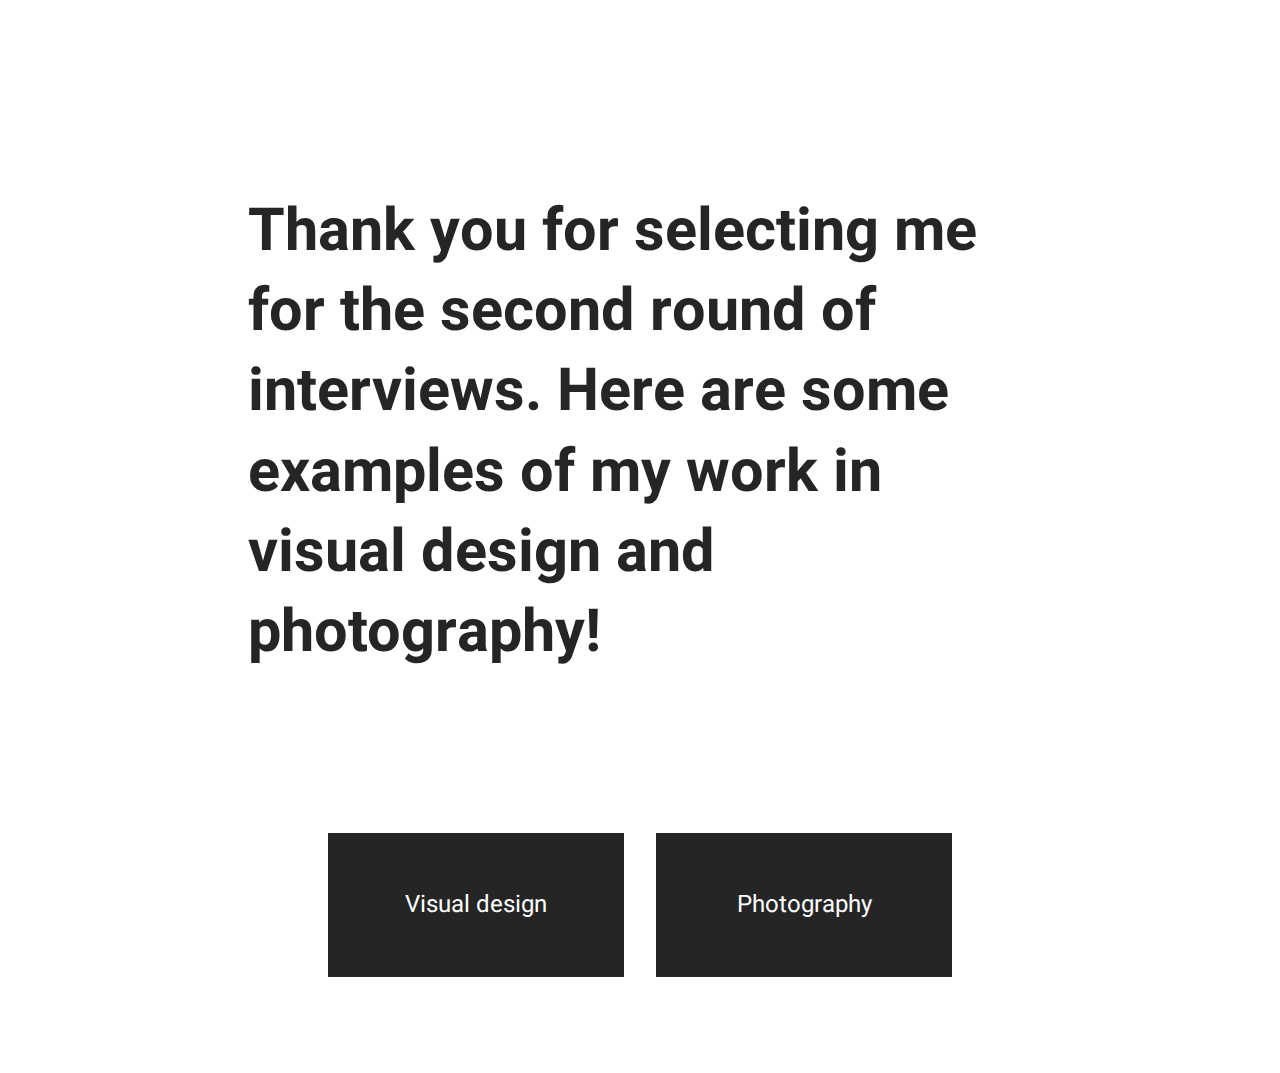
==== commit 3e9671aa: "Update index.html" ====
--- a/index.html
+++ b/index.html
@@ -52,11 +52,6 @@
       </div>
 
     </section>
-    
-    <footer>
-	<p class="footer-desc footer-margin">Thank you for stopping by! Let's connect via <a class="link" href="mailto:ckusnur@sfu.ca">email</a> or on 
-	<a class="link" href="https://www.linkedin.com/in/chinmayee-kusnur-03a2261b5">Linkedin</a>.</p>
-    </footer>
 
   </body>
 </html>
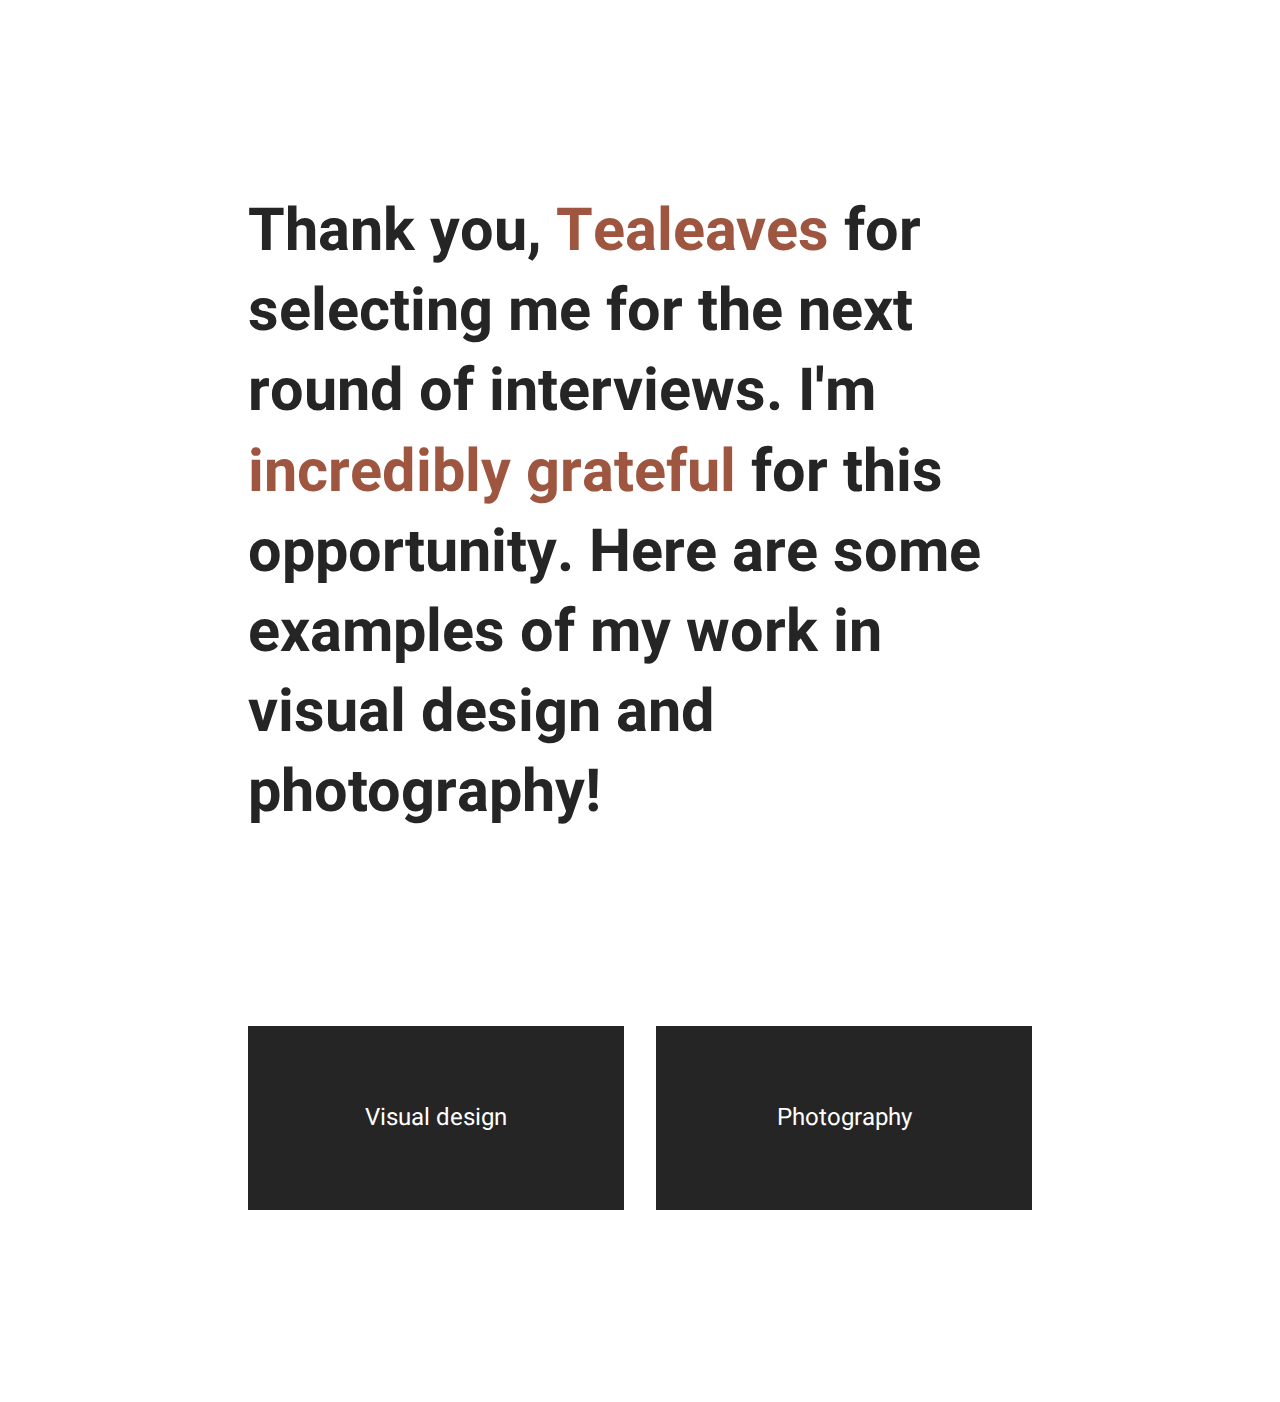
==== commit c70d687a: "Update index.html" ====
--- a/index.html
+++ b/index.html
@@ -34,19 +34,20 @@
     <section class="main-background">
 	    
       <div id="intro">
-        <h1>Thank you for selecting me for the second round of interviews. Here are some examples of my work in visual design and photography!  
+	      <h1>Thank you, <span id="ux">Tealeaves</span> for selecting me for the next round of interviews. I'm <span id="ux">incredibly 
+            grateful</span> for this opportunity. Here are some examples of my work in visual design and photography!
 	</h1>
 	
       </div>
 	    
-      <div id="intro-covinize" class="grid two-column">
+      <div id="intro" class="grid two-column">
 	      
           <div>
             <a href="#" class="button">Visual design</a>
           </div>
         
           <div>
-            <a href="#" class="button">Photography</a>
+            <a href="ph.html" class="button">Photography</a>
           </div>
 	      
       </div>
--- a/css/main.css
+++ b/css/main.css
@@ -16,13 +16,18 @@
   width: 100%;
   border: none;
   color: white;
-  padding: 60px 40px;
+  padding: 80px 40px;
   font-size: 1.5rem;
   cursor: pointer;
   text-align: center;
   font-family: 'Heebo', sans-serif;
   text-decoration: none;
   margin-bottom: 2rem;
+} 
+
+.button:active, .button:hover, .button:focus{
+    background-color: #9F5640;
+    color: #252526;
 }
 
 #ux{
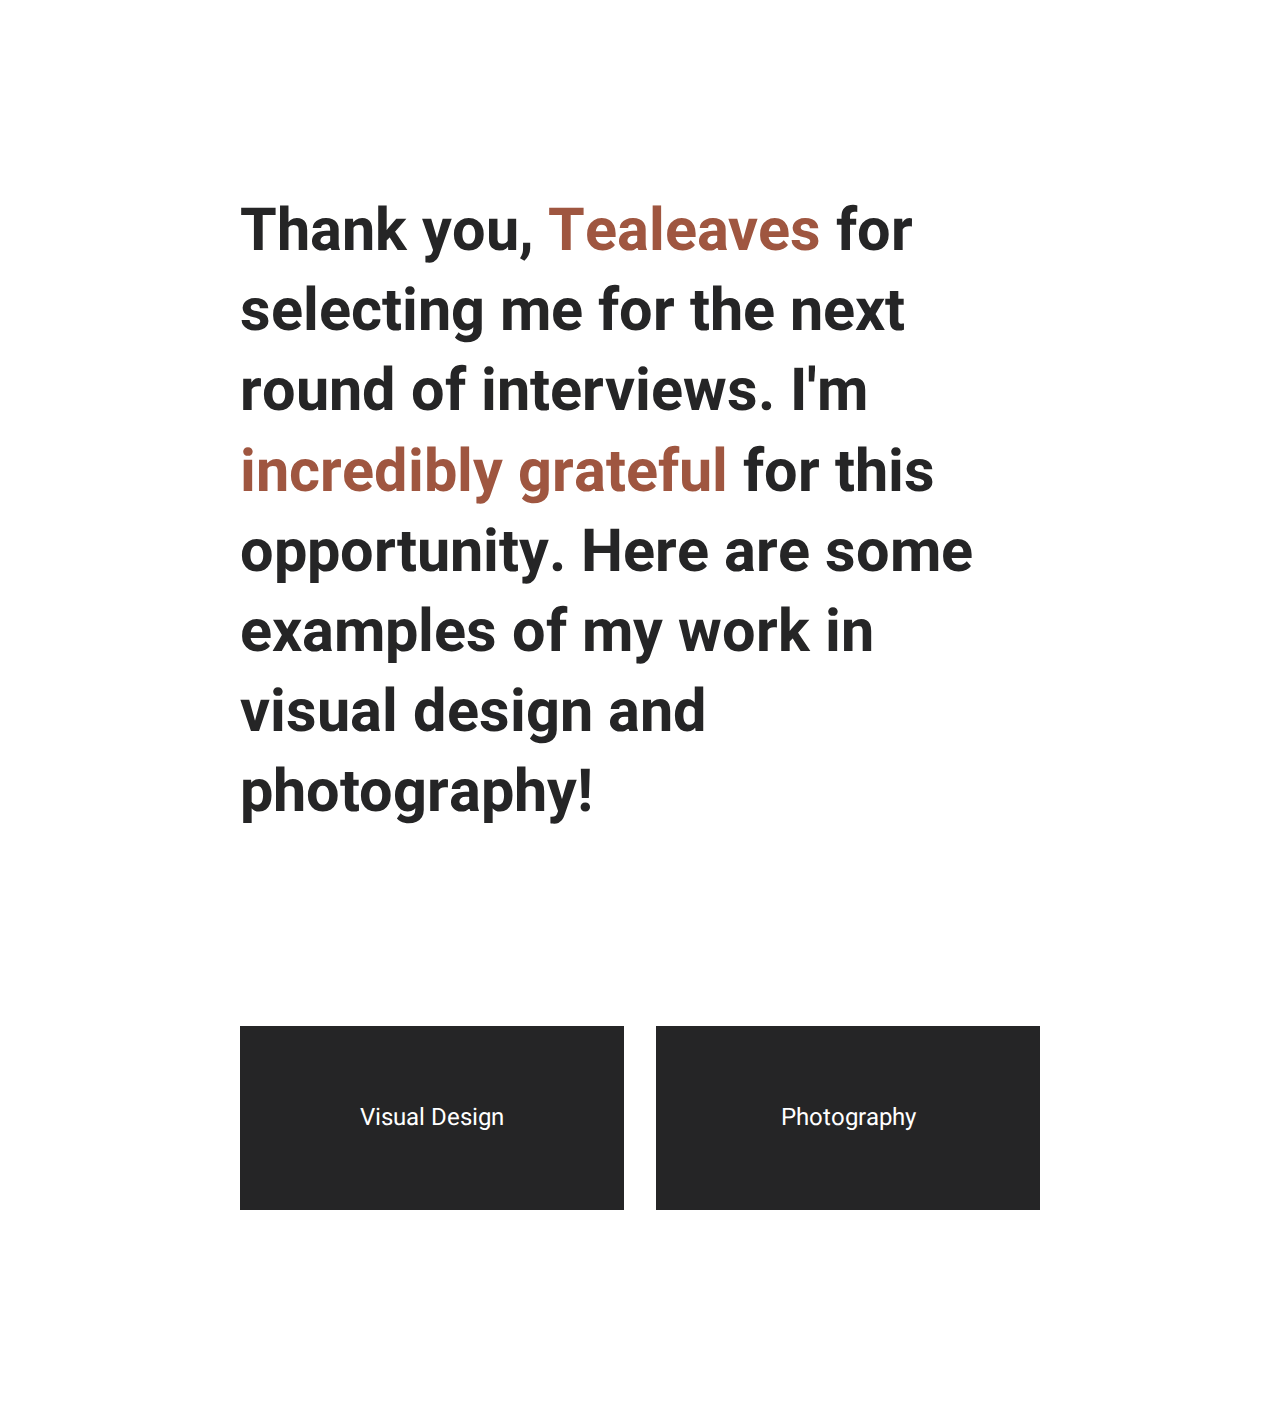
==== commit ac26e245: "Update index.html" ====
--- a/index.html
+++ b/index.html
@@ -43,7 +43,7 @@
       <div id="intro" class="grid two-column">
 	      
           <div>
-            <a href="#" class="button">Visual design</a>
+            <a href="#" class="button">Visual Design</a>
           </div>
         
           <div>
--- a/css/main.css
+++ b/css/main.css
@@ -27,7 +27,55 @@
 
 .button:active, .button:hover, .button:focus{
     background-color: #9F5640;
-    color: #252526;
+}
+
+.m{
+    margin-bottom: 2rem;
+    margin-right: 2rem;
+}
+
+* {
+  box-sizing: border-box;
+}
+
+body {
+  margin: 0;
+}
+
+.header {
+  text-align: center;
+  padding: 32px;
+}
+
+.row, .row1 {
+  display: -ms-flexbox; /* IE10 */
+  display: flex;
+  -ms-flex-wrap: wrap; /* IE10 */
+  flex-wrap: wrap;
+  padding: 0 4px;
+}
+
+/* Create four equal columns that sits next to each other */
+.column {
+  -ms-flex: 25%; /* IE10 */
+  flex: 25%;
+  max-width: 25%;
+  padding: 0 4px;
+}
+
+.column img, .column1 img {
+  margin-top: 8px;
+  vertical-align: middle;
+  width: 100%;
+}
+
+
+/* Create four equal columns that sits next to each other */
+.column {
+  -ms-flex: 33.33%; /* IE10 */
+  flex: 33.33%;
+  max-width: 25%;
+  padding: 0 10px;
 }
 
 #ux{
